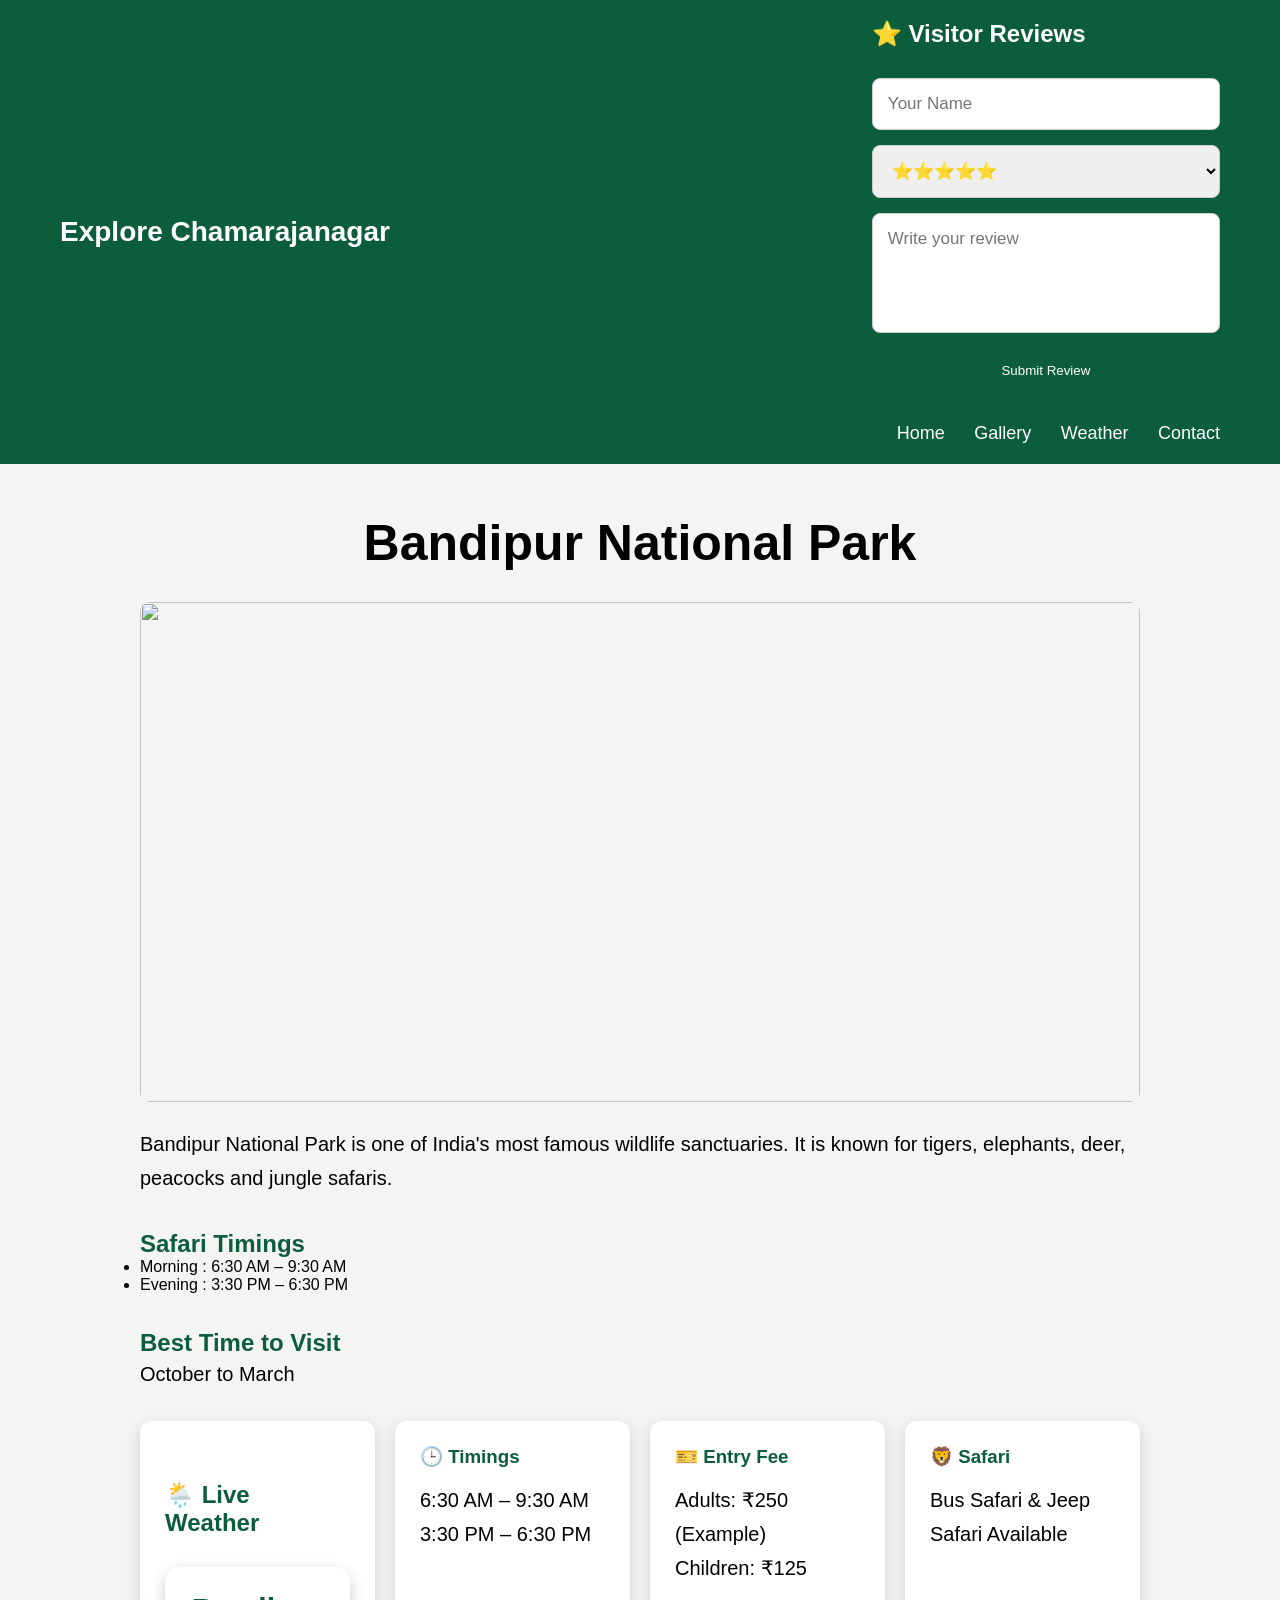
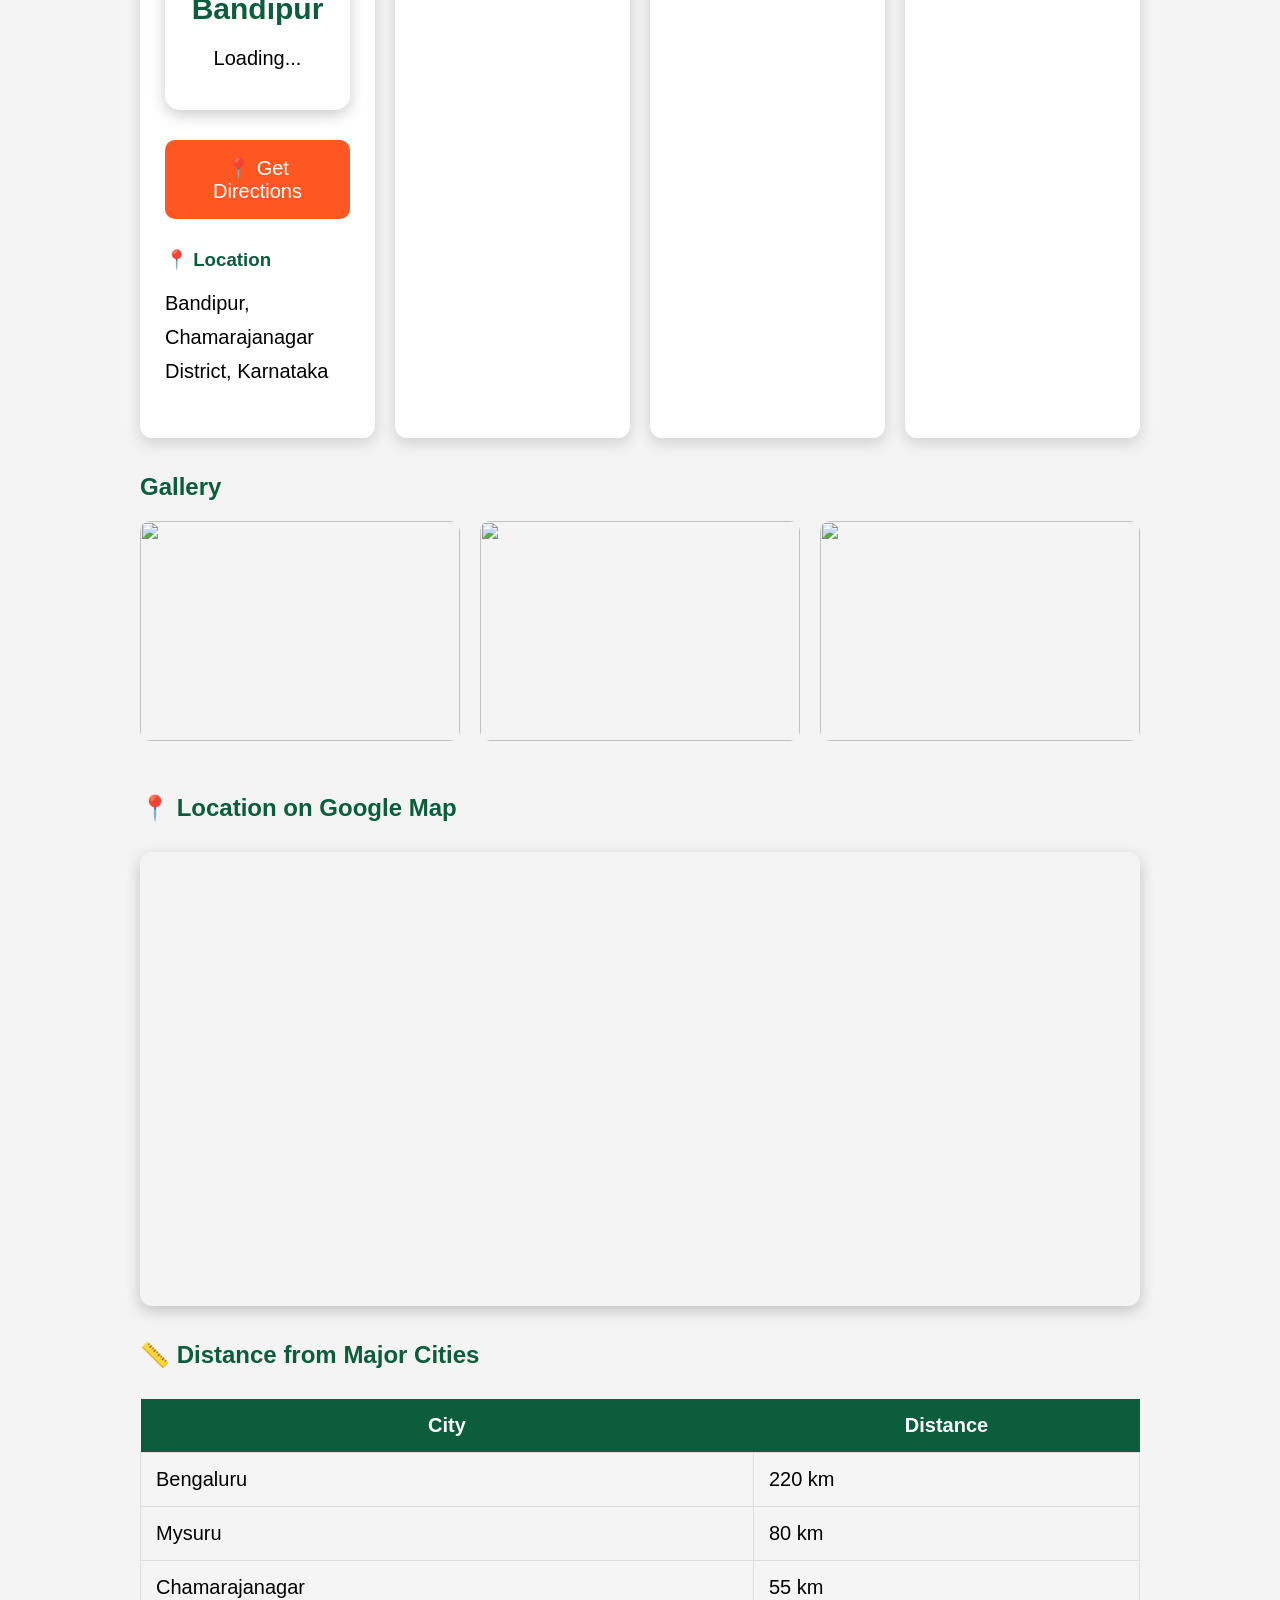
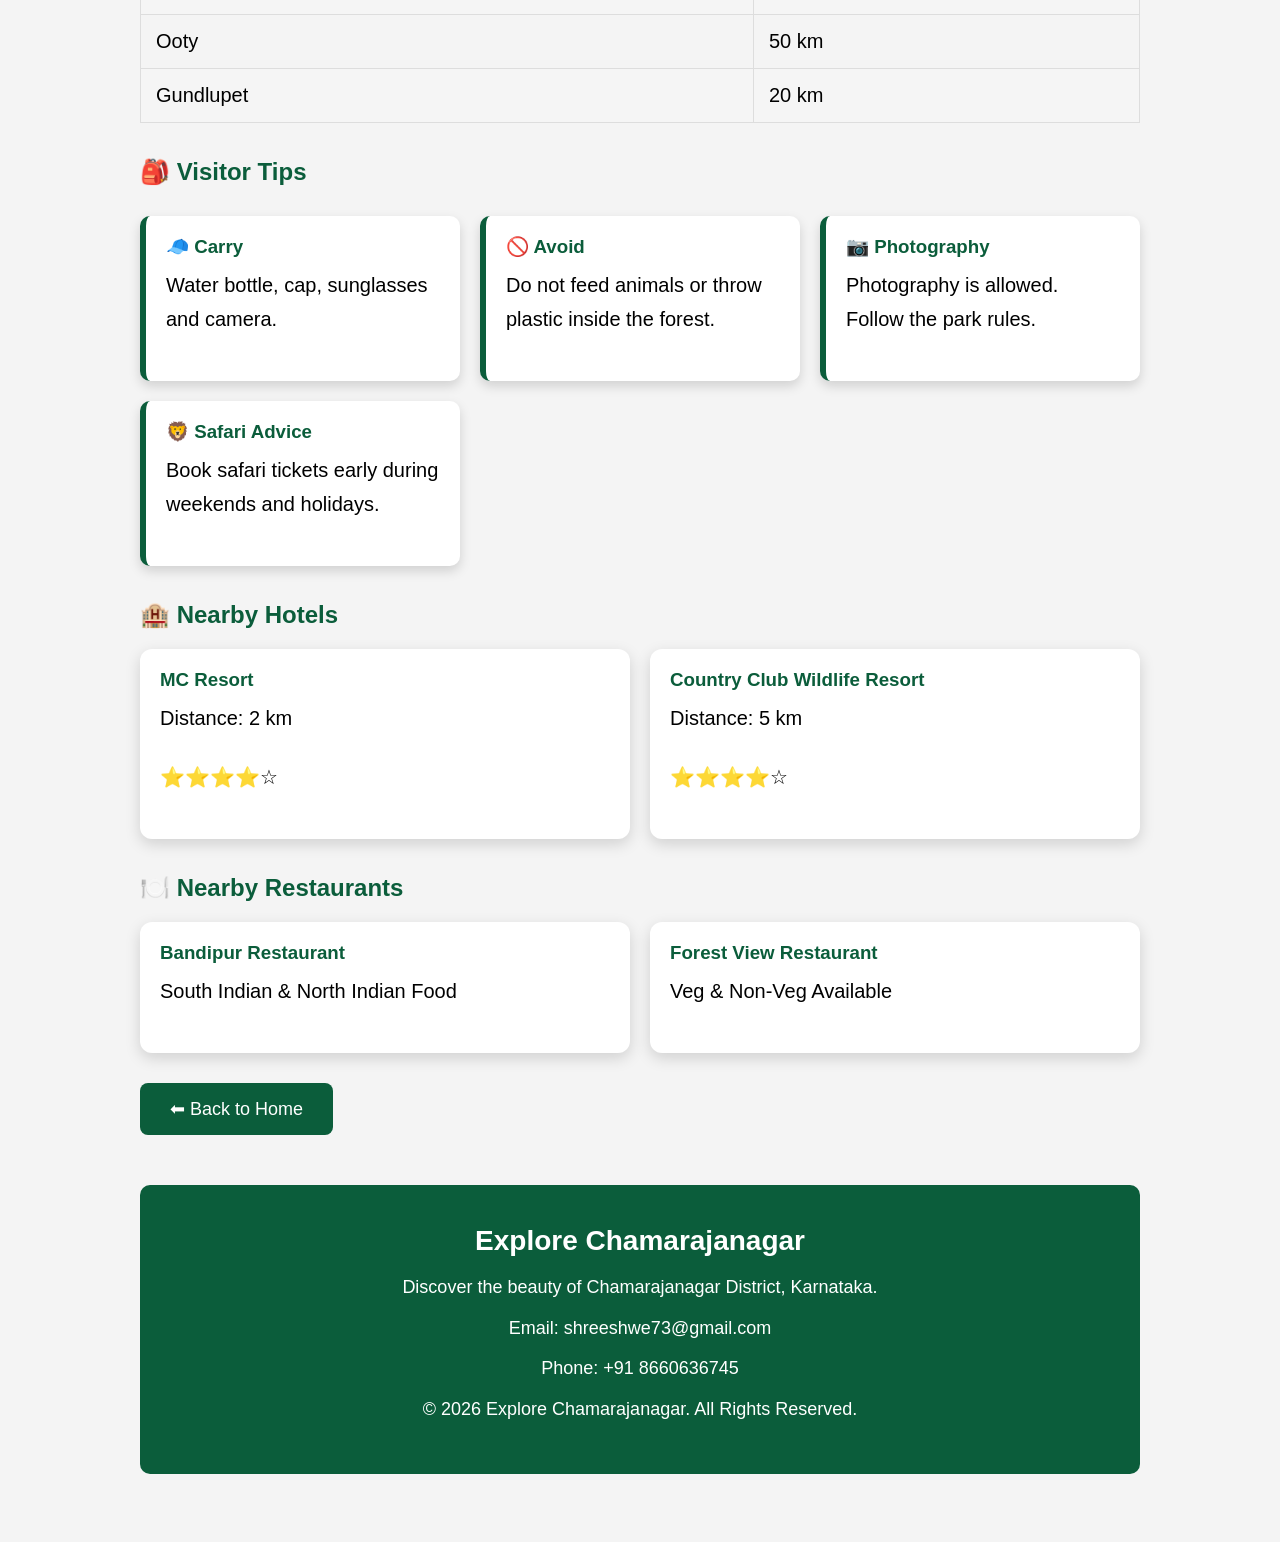
==== bandipur.html @ 1a076aac "Add files via upload" ====
<!DOCTYPE html>
<html lang="en">

<head>

<meta charset="UTF-8">

<meta name="viewport" content="width=device-width, initial-scale=1.0">

<title>Bandipur National Park</title>

<link rel="stylesheet" href="style.css">

</head>

<body>

<header>

<div class="logo">

Explore Chamarajanagar

</div>

<nav>
    <h2>⭐ Visitor Reviews</h2>

<div class="review-form">

<input type="text" id="name" placeholder="Your Name">

<select id="rating">

<option>⭐⭐⭐⭐⭐</option>
<option>⭐⭐⭐⭐</option>
<option>⭐⭐⭐</option>
<option>⭐⭐</option>
<option>⭐</option>

</select>

<textarea id="review" placeholder="Write your review"></textarea>

<button onclick="addReview()">Submit Review</button>

</div>

<div id="reviewList"></div>

<a href="index.html">Home</a>

<a href="#">Gallery</a>

<a href="#">Weather</a>

<a href="#">Contact</a>

</nav>

</header>

<section class="details">

<h1>Bandipur National Park</h1>

<img class="main-image" src="images/bandeepur.jpeg">

<p>

Bandipur National Park is one of India's most famous wildlife sanctuaries.

It is known for tigers, elephants, deer, peacocks and jungle safaris.

</p>

<h2>Safari Timings</h2>

<ul>

<li>Morning : 6:30 AM – 9:30 AM</li>

<li>Evening : 3:30 PM – 6:30 PM</li>

</ul>

<h2>Best Time to Visit</h2>

<p>October to March</p>
<section class="info">

<div class="box">
    <h2>🌦️ Live Weather</h2>

<div class="weather-box">

<h3 id="cityName">Bandipur</h3>

<p id="temperature">Loading...</p>

<p id="description"></p>

<p id="humidity"></p>

<p id="wind"></p>

</div>
<div class="direction-box">

<a href="https://www.google.com/maps/dir/?api=1&destination=Bandipur+National+Park"
target="_blank">

<button class="direction-btn">

📍 Get Directions

</button>

</a>

</div>
<h3>📍 Location</h3>
<p>Bandipur, Chamarajanagar District, Karnataka</p>
</div>

<div class="box">
<h3>🕒 Timings</h3>
<p>6:30 AM – 9:30 AM<br>
3:30 PM – 6:30 PM</p>
</div>

<div class="box">
<h3>🎫 Entry Fee</h3>
<p>Adults: ₹250 (Example)<br>
Children: ₹125</p>
</div>

<div class="box">
<h3>🦁 Safari</h3>
<p>Bus Safari & Jeep Safari Available</p>
</div>

</section>

<h2>Gallery</h2>

<div class="gallery">

<img src="images/safari.jpeg" onclick="openImage(this.src)">

<img src="images/deer.jpeg" onclick="openImage(this.src)">

<img src="images/elephant.jpeg" onclick="openImage(this.src)">

</div>

<br>
<h2>📍 Location on Google Map</h2>

<div class="map">

<iframe
src="https://www.google.com/maps?q=Bandipur%20National%20Park&output=embed"
width="100%"
height="450"
style="border:0;"
allowfullscreen=""
loading="lazy">
</iframe>

</div>
<h2>📏 Distance from Major Cities</h2>

<table class="distance-table">

<tr>
<th>City</th>
<th>Distance</th>
</tr>

<tr>
<td>Bengaluru</td>
<td>220 km</td>
</tr>

<tr>
<td>Mysuru</td>
<td>80 km</td>
</tr>

<tr>
<td>Chamarajanagar</td>
<td>55 km</td>
</tr>

<tr>
<td>Ooty</td>
<td>50 km</td>
</tr>

<tr>
<td>Gundlupet</td>
<td>20 km</td>
</tr>

</table>
<h2>🎒 Visitor Tips</h2>

<div class="tips">

<div class="tip">
<h3>🧢 Carry</h3>
<p>Water bottle, cap, sunglasses and camera.</p>
</div>

<div class="tip">
<h3>🚫 Avoid</h3>
<p>Do not feed animals or throw plastic inside the forest.</p>
</div>

<div class="tip">
<h3>📷 Photography</h3>
<p>Photography is allowed. Follow the park rules.</p>
</div>

<div class="tip">
<h3>🦁 Safari Advice</h3>
<p>Book safari tickets early during weekends and holidays.</p>
</div>

</div>
<h2>🏨 Nearby Hotels</h2>

<div class="services">

<div class="service-card">
<h3>MC Resort</h3>
<p>Distance: 2 km</p>
<p>⭐⭐⭐⭐☆</p>
</div>

<div class="service-card">
<h3>Country Club Wildlife Resort</h3>
<p>Distance: 5 km</p>
<p>⭐⭐⭐⭐☆</p>
</div>

</div>


<h2>🍽️ Nearby Restaurants</h2>

<div class="services">

<div class="service-card">
<h3>Bandipur Restaurant</h3>
<p>South Indian & North Indian Food</p>
</div>

<div class="service-card">
<h3>Forest View Restaurant</h3>
<p>Veg & Non-Veg Available</p>
</div>

</div>

<a href="index.html">

<button class="back">

⬅ Back to Home

</button>

</a>
<footer class="details-footer">

<h3>Explore Chamarajanagar</h3>

<p>Discover the beauty of Chamarajanagar District, Karnataka.</p>

<p>Email: shreeshwe73@gmail.com</p>

<p>Phone: +91 8660636745

<p>© 2026 Explore Chamarajanagar. All Rights Reserved.</p>

</footer>

</section>
<div id="imageViewer" class="image-viewer" onclick="closeImage()">

<img id="fullImage">

</div>

<script>

function openImage(image){

document.getElementById("imageViewer").style.display="flex";

document.getElementById("fullImage").src=image;

}

function closeImage(){

document.getElementById("imageViewer").style.display="none";

}

</script>
<script src="weather.js"></script>

<script>

loadWeather(11.6586,76.6296,"Bandipur National Park");

</script>

</body>

</html>
---- style.css ----
*{
margin:0;
padding:0;
box-sizing:border-box;
font-family:Arial,sans-serif;
}

body{
background:#f4f4f4;
}

header{
display:flex;
justify-content:space-between;
align-items:center;
padding:20px 60px;
background:#0b5d3b;
color:white;
}

.logo{
font-size:28px;
font-weight:bold;
}

nav a{
color:white;
text-decoration:none;
margin-left:25px;
font-size:18px;
}

nav a:hover{
color:yellow;
}

.hero{

position:relative;

height:600px;

display:flex;

justify-content:center;

align-items:center;

overflow:hidden;

}

.overlay{

position:relative;

z-index:2;

background:rgba(0,0,0,.55);

padding:50px;

border-radius:15px;

text-align:center;

color:white;

max-width:700px;

width:90%;

}

.overlay h1{

font-size:60px;

margin-bottom:20px;

}

.overlay p{

font-size:22px;

margin-bottom:30px;

}

.overlay input{

width:320px;

padding:15px;

border:none;

border-radius:8px;

}

.overlay button{

padding:15px 25px;

background:orange;

color:white;

border:none;

border-radius:8px;

cursor:pointer;

margin-left:10px;

}

.places{

padding:60px;

}

.places h2{

text-align:center;

font-size:40px;

margin-bottom:40px;

}

.cards{

display:grid;

grid-template-columns:repeat(auto-fit,minmax(270px,1fr));

gap:30px;

}

.card{

background:white;

border-radius:12px;

overflow:hidden;

box-shadow:0 5px 15px rgba(0,0,0,.2);

transition:.3s;

}

.card:hover{

transform:translateY(-8px);

}

.card img{

width:100%;

height:220px;

object-fit:cover;

}

.card h3{

padding:15px;

}

.card p{

padding:0 15px 15px;

}

.card button{

width:90%;

margin:15px;

padding:12px;

background:#0b5d3b;

color:white;

border:none;

border-radius:8px;

cursor:pointer;

}

footer{

background:#0b5d3b;

color:white;

text-align:center;

padding:20px;

margin-top:50px;

}
.details{

padding:50px;

max-width:1100px;

margin:auto;

}

.details h1{

text-align:center;

font-size:50px;

margin-bottom:30px;

}

.main-image{

width:100%;

height:500px;

object-fit:cover;

border-radius:10px;

margin-bottom:25px;

}

.details p{

font-size:20px;

line-height:1.7;

margin-bottom:25px;

}

.details h2{

margin-top:35px;

color:#0b5d3b;

}

.gallery{

display:flex;

gap:20px;

margin-top:20px;

flex-wrap:wrap;

}

.gallery img{

width:320px;

height:220px;

object-fit:cover;

border-radius:10px;

transition:.3s;

}

.gallery img:hover{

transform:scale(1.05);

}

.back{

padding:15px 30px;

background:#0b5d3b;

color:white;

border:none;

border-radius:8px;

cursor:pointer;

font-size:18px;

}
.info{

display:grid;

grid-template-columns:repeat(auto-fit,minmax(230px,1fr));

gap:20px;

margin-top:30px;

}

.box{

background:white;

padding:25px;

border-radius:12px;

box-shadow:0 5px 15px rgba(0,0,0,.15);

transition:.3s;

}

.box:hover{

transform:translateY(-8px);

}

.box h3{

color:#0b5d3b;

margin-bottom:15px;

}
.map{

margin-top:30px;

border-radius:12px;

overflow:hidden;

box-shadow:0 5px 15px rgba(0,0,0,.2);

}
.distance-table{

width:100%;

margin-top:30px;

border-collapse:collapse;

font-size:20px;

}

.distance-table th{

background:#0b5d3b;

color:white;

padding:15px;

}

.distance-table td{

padding:15px;

border:1px solid #ddd;

}

.distance-table tr:nth-child(even){

background:#f5f5f5;

}

.distance-table tr:hover{

background:#d9f5dd;

}
.tips{

display:grid;

grid-template-columns:repeat(auto-fit,minmax(250px,1fr));

gap:20px;

margin-top:30px;

}

.tip{

background:#ffffff;

padding:20px;

border-left:6px solid #0b5d3b;

border-radius:10px;

box-shadow:0 5px 12px rgba(0,0,0,.15);

transition:.3s;

}

.tip:hover{

transform:translateY(-5px);

}

.tip h3{

margin-bottom:10px;

color:#0b5d3b;

}
.services{

display:grid;

grid-template-columns:repeat(auto-fit,minmax(260px,1fr));

gap:20px;

margin-top:20px;

margin-bottom:30px;

}

.service-card{

background:white;

padding:20px;

border-radius:12px;

box-shadow:0 5px 15px rgba(0,0,0,.15);

transition:.3s;

}

.service-card:hover{

transform:scale(1.03);

}

.service-card h3{

color:#0b5d3b;

margin-bottom:10px;

}
.details-footer{

margin-top:50px;

background:#0b5d3b;

color:white;

padding:40px;

text-align:center;

border-radius:10px;

}

.details-footer h3{

font-size:28px;

margin-bottom:15px;

}

.details-footer p{

margin:10px 0;

font-size:18px;

}
.slider{

position:absolute;

top:0;

left:0;

width:100%;

height:100%;

z-index:1;

overflow:hidden;

}

.slide{

position:absolute;

top:0;

left:0;

width:100%;

height:100%;

object-fit:cover;

opacity:0;

transition:opacity 1s ease-in-out;

}

.slide.active{

opacity:1;

}
.stats{

padding:70px 20px;

background:#ffffff;

text-align:center;

}

.stats h2{

font-size:40px;

margin-bottom:40px;

color:#0b5d3b;

}

.stats-container{

display:grid;

grid-template-columns:repeat(auto-fit,minmax(220px,1fr));

gap:25px;

max-width:1200px;

margin:auto;

}

.stat-box{

background:#0b5d3b;

color:white;

padding:35px;

border-radius:15px;

transition:.3s;

box-shadow:0 8px 20px rgba(0,0,0,.15);

}

.stat-box:hover{

transform:translateY(-8px);

}

.stat-box h3{

font-size:42px;

margin-bottom:15px;

}

.stat-box p{

font-size:18px;

}
.activities{

padding:70px 20px;

background:#f4f4f4;

text-align:center;

}

.activities h2{

font-size:40px;

color:#0b5d3b;

margin-bottom:40px;

}

.activity-container{

display:grid;

grid-template-columns:repeat(auto-fit,minmax(250px,1fr));

gap:25px;

max-width:1200px;

margin:auto;

}

.activity-card{

background:white;

padding:30px;

border-radius:15px;

box-shadow:0 8px 20px rgba(0,0,0,.15);

transition:.3s;

}

.activity-card:hover{

transform:translateY(-10px);

}

.activity-card h1{

font-size:50px;

margin-bottom:15px;

}

.activity-card h3{

color:#0b5d3b;

margin-bottom:15px;

}

.activity-card p{

font-size:17px;

line-height:1.6;

}
.weather-box{

background:white;

padding:25px;

margin-top:30px;

border-radius:15px;

box-shadow:0 5px 15px rgba(0,0,0,.2);

text-align:center;

}

.weather-box h3{

font-size:30px;

color:#0b5d3b;

margin-bottom:15px;

}

.weather-box p{

font-size:20px;

margin:10px 0;

}
.direction-box{

text-align:center;

margin:30px 0;

}

.direction-btn{

background:#ff5722;

color:white;

padding:16px 35px;

font-size:20px;

border:none;

border-radius:10px;

cursor:pointer;

transition:.3s;

}

.direction-btn:hover{

background:#e64a19;

transform:scale(1.05);

}
.review-form{

display:flex;

flex-direction:column;

gap:15px;

margin-top:30px;

}

.review-form input,
.review-form select,
.review-form textarea{

padding:15px;

font-size:17px;

border:1px solid #ccc;

border-radius:8px;

}

.review-form textarea{

height:120px;

resize:none;

}

.review-form button{

background:#0b5d3b;

color:white;

padding:15px;

border:none;

border-radius:8px;

cursor:pointer;

}

#reviewList{

margin-top:30px;

}

.review{

background:white;

padding:20px;

margin-bottom:15px;

border-left:5px solid #0b5d3b;

border-radius:10px;

box-shadow:0 5px 10px rgba(0,0,0,.1);

}
/* ========================= */
/* Mobile Responsive Design  */
/* ========================= */

@media screen and (max-width:768px){

header{

flex-direction:column;

padding:15px;

text-align:center;

}

.logo{

font-size:24px;

margin-bottom:15px;

}

nav{

display:flex;

flex-direction:column;

gap:12px;

}

nav a{

margin:0;

font-size:18px;

}

.hero{

height:70vh;

}

.overlay{

width:90%;

padding:25px;

}

.overlay h1{

font-size:32px;

}

.overlay p{

font-size:18px;

}

.overlay input{

width:100%;

margin-bottom:15px;

}

.overlay button{

width:100%;

margin-left:0;

}

.places{

padding:30px 15px;

}

.places h2{

font-size:30px;

}

.cards{

grid-template-columns:1fr;

}

.card img{

height:220px;

}

.details{

padding:20px;

}

.details h1{

font-size:32px;

}

.main-image{

height:250px;

}

.gallery{

justify-content:center;

}

.gallery img{

width:100%;

height:220px;

}

.info{

grid-template-columns:1fr;

}

.tips{

grid-template-columns:1fr;

}

.services{

grid-template-columns:1fr;

}

.distance-table{

font-size:15px;

display:block;

overflow-x:auto;

}

.weather-box{

padding:18px;

}

.direction-btn{

width:100%;

font-size:18px;

}

.back{

width:100%;

}

.details-footer{

padding:25px;

}

}
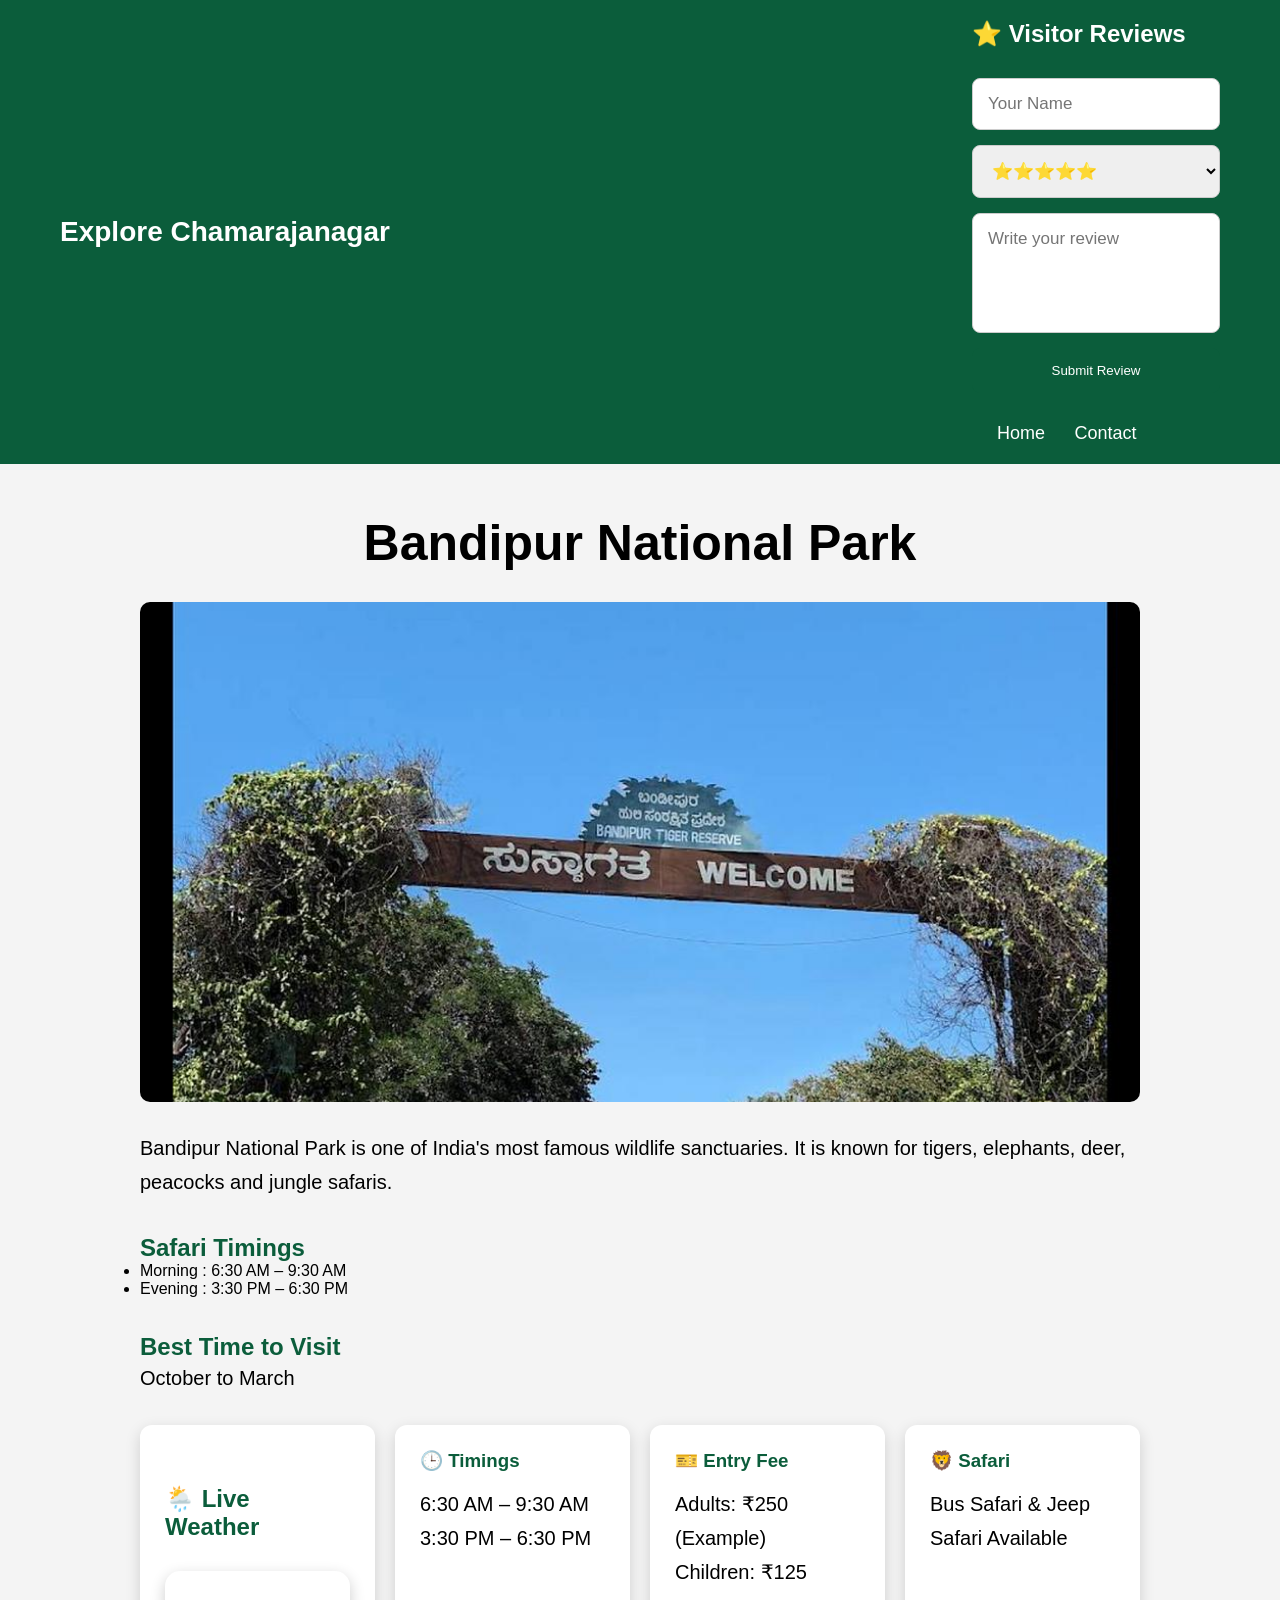
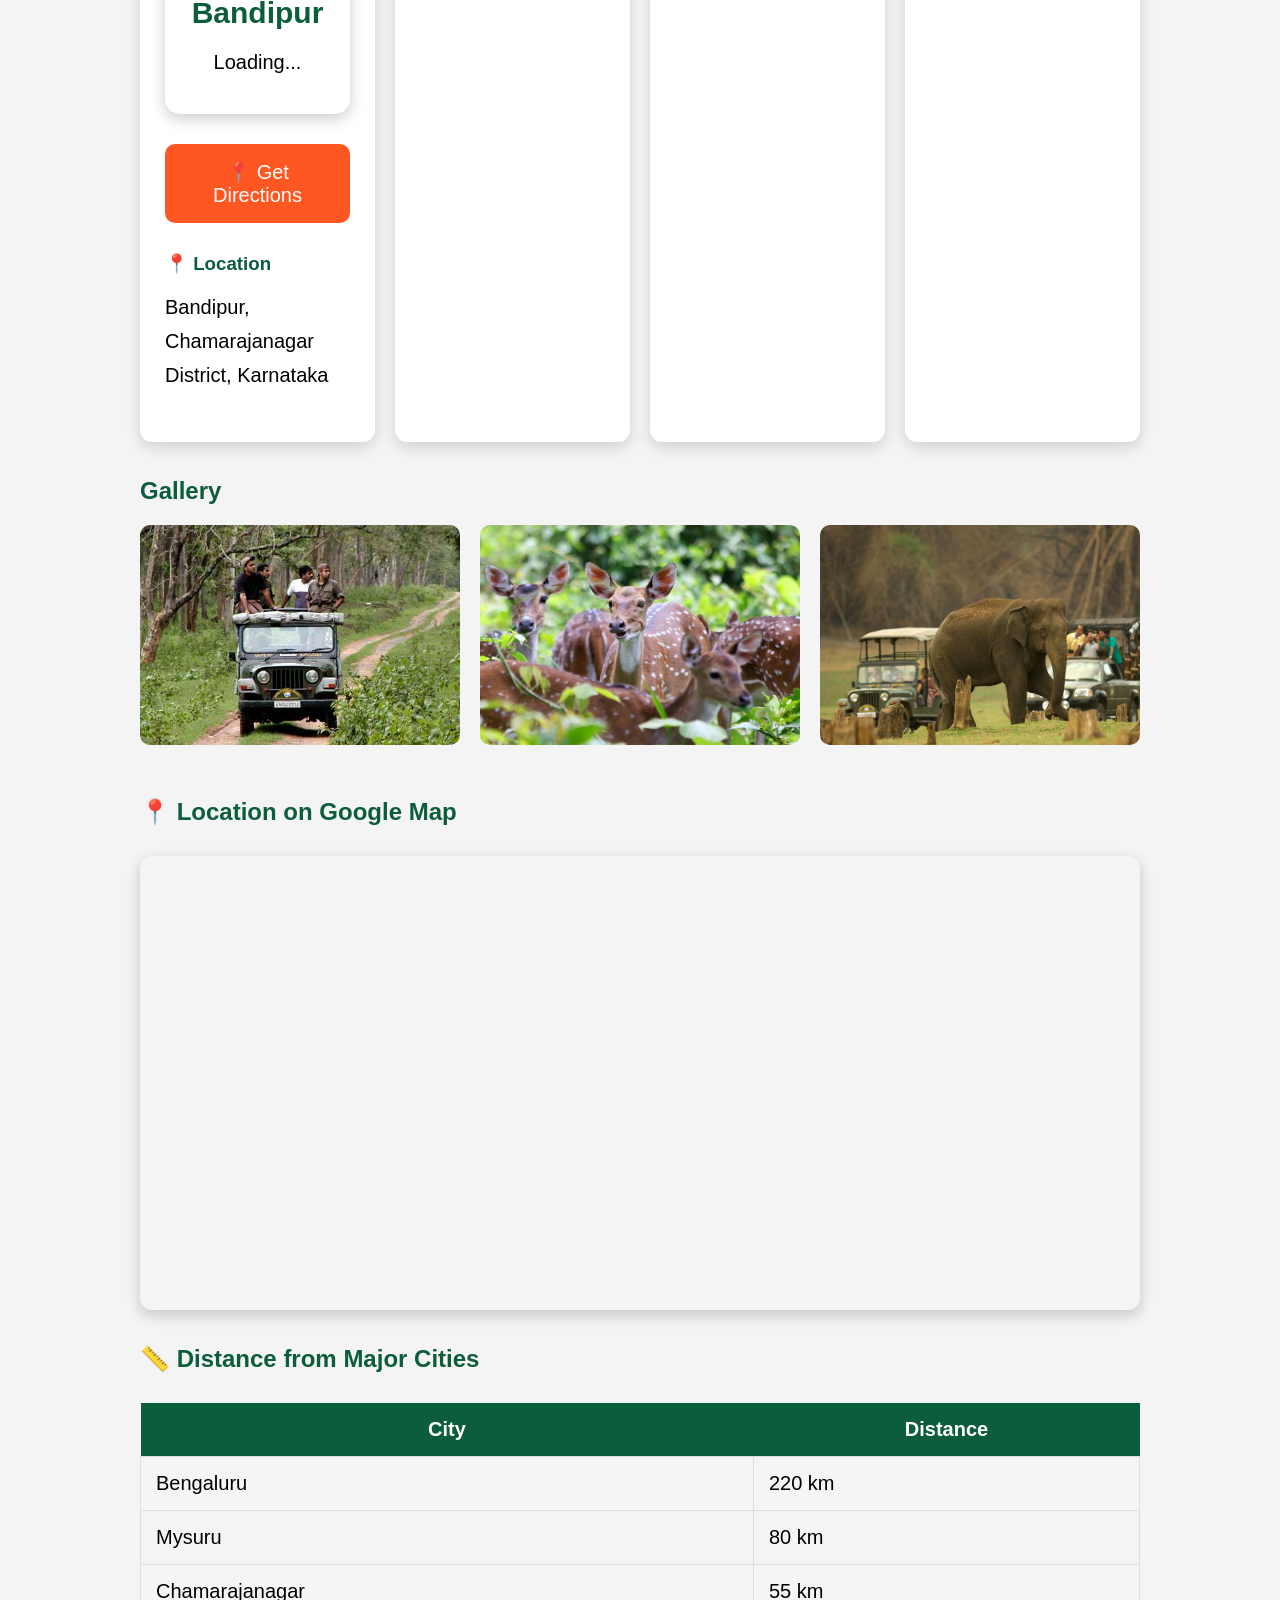
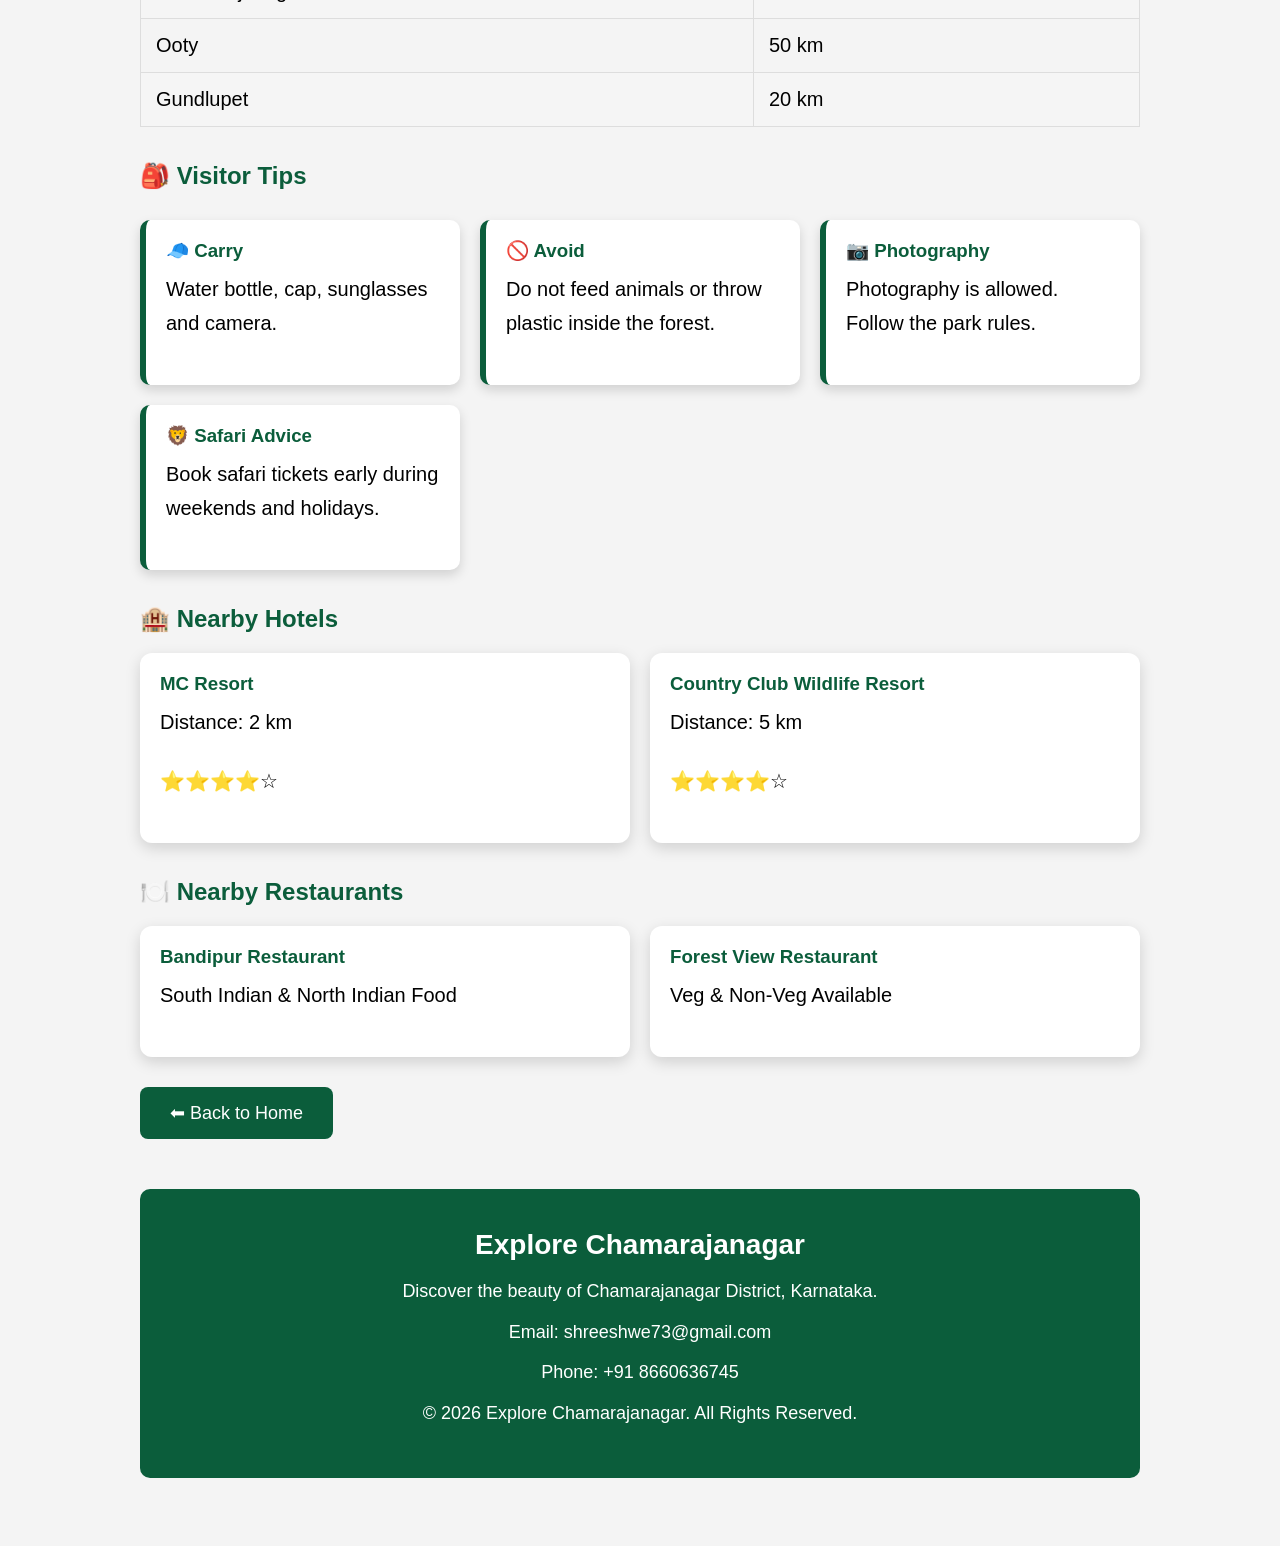
==== commit 0b801286: "Update bandipur.html" ====
--- a/bandipur.html
+++ b/bandipur.html
@@ -49,11 +49,6 @@
 <div id="reviewList"></div>
 
 <a href="index.html">Home</a>
-
-<a href="#">Gallery</a>
-
-<a href="#">Weather</a>
-
 <a href="#">Contact</a>
 
 </nav>
@@ -321,4 +316,4 @@
 
 </body>
 
-</html>+</html>
